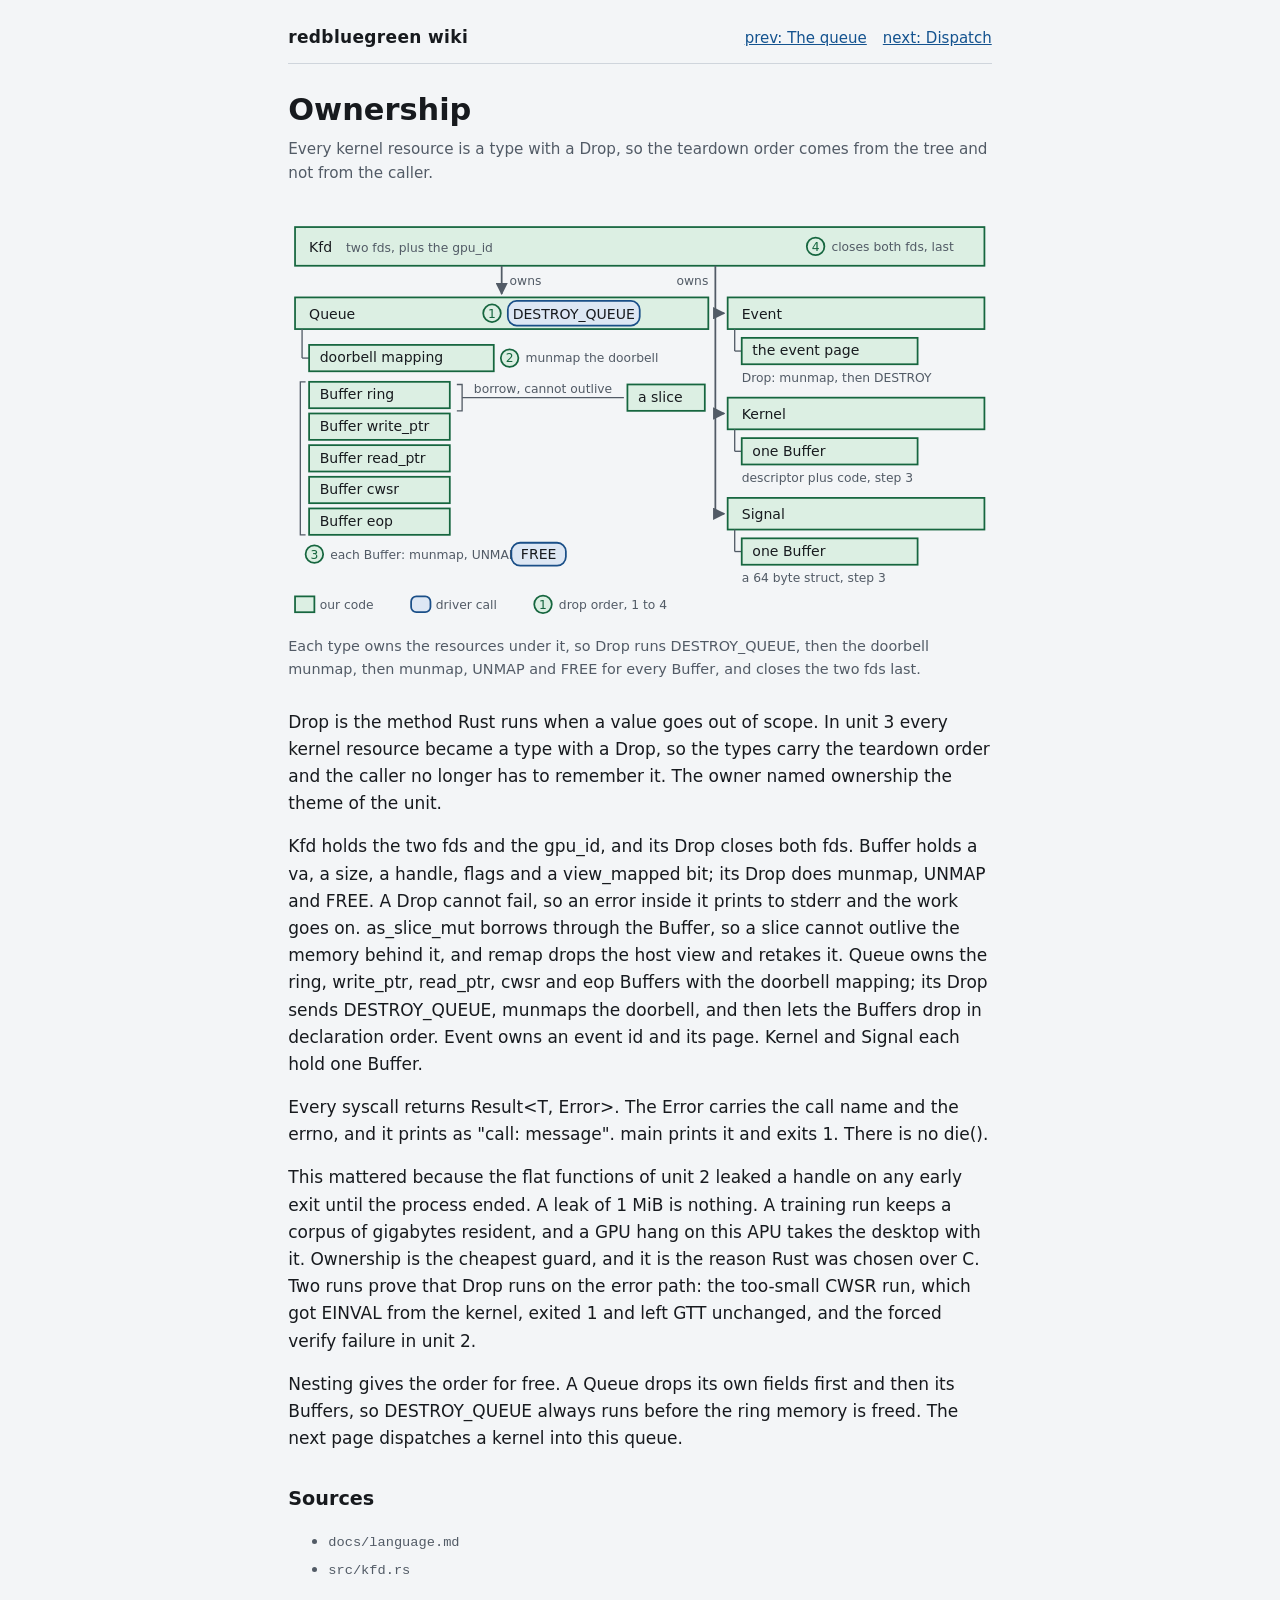
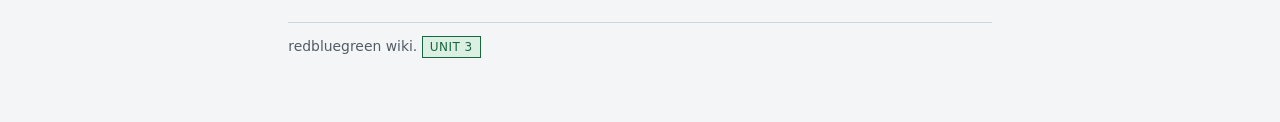
==== docs/w/05-ownership.html @ 43589bf2 "docs(wiki): add the static wiki, rewrite pages 1 to 4 One stylesheet, no build step. Eleven pages un" ====
<!doctype html>
<html lang="en">
<head>
<meta charset="utf-8">
<meta name="viewport" content="width=device-width, initial-scale=1">
<title>Ownership</title>
<link rel="stylesheet" href="../site.css">
</head>
<body>
<div class="wrap">

<header class="site-head">
  <a class="home" href="../index.html">redbluegreen wiki</a>
  <nav class="pager">
    <a href="04-queue.html">prev: The queue</a>
    <a href="06-dispatch.html">next: Dispatch</a>
  </nav>
</header>

<h1>Ownership</h1>
<p class="lede">Every kernel resource is a type with a Drop, so the
teardown order comes from the tree and not from the caller.</p>

<figure>
<svg viewBox="0 0 800 470" role="img" xmlns="http://www.w3.org/2000/svg"
  aria-label="The Drop tree. Kfd owns the Queue, the Event, the Kernel and the Signal, and Drop runs DESTROY_QUEUE, then the doorbell munmap, then munmap, UNMAP and FREE for each Buffer, and closes the two fds last.">
  <defs>
    <marker id="arw" viewBox="0 0 10 10" refX="9" refY="5" markerWidth="7" markerHeight="7" orient="auto">
      <path d="M0,0 L10,5 L0,10 z" fill="var(--ink-arrow)"/>
    </marker>
  </defs>

  <!-- root -->
  <rect x="8" y="16" width="784" height="44" fill="var(--fill-ours)" stroke="var(--ink-ours)" stroke-width="2"/>
  <text x="24" y="44" fill="var(--fg)" font-size="16">Kfd</text>
  <text x="66" y="44" fill="var(--muted)" font-size="14">two fds, plus the gpu_id</text>
  <circle cx="600" cy="38" r="10" fill="var(--fill-ours)" stroke="var(--ink-ours)" stroke-width="2"/>
  <text x="600" y="43" text-anchor="middle" fill="var(--ink-ours)" font-size="14">4</text>
  <text x="618" y="43" fill="var(--muted)" font-size="14">closes both fds, last</text>

  <!-- root to the two columns -->
  <line x1="243" y1="60" x2="243" y2="92" stroke="var(--ink-arrow)" stroke-width="2" marker-end="url(#arw)"/>
  <text x="252" y="82" fill="var(--muted)" font-size="14">owns</text>
  <line x1="486" y1="60" x2="486" y2="342" stroke="var(--ink-arrow)" stroke-width="2"/>
  <line x1="486" y1="114" x2="496" y2="114" stroke="var(--ink-arrow)" stroke-width="2" marker-end="url(#arw)"/>
  <line x1="486" y1="228" x2="496" y2="228" stroke="var(--ink-arrow)" stroke-width="2" marker-end="url(#arw)"/>
  <line x1="486" y1="342" x2="496" y2="342" stroke="var(--ink-arrow)" stroke-width="2" marker-end="url(#arw)"/>
  <text x="478" y="82" text-anchor="end" fill="var(--muted)" font-size="14">owns</text>

  <!-- queue -->
  <rect x="8" y="96" width="470" height="36" fill="var(--fill-ours)" stroke="var(--ink-ours)" stroke-width="2"/>
  <text x="24" y="120" fill="var(--fg)" font-size="16">Queue</text>
  <circle cx="232" cy="114" r="10" fill="var(--fill-ours)" stroke="var(--ink-ours)" stroke-width="2"/>
  <text x="232" y="119" text-anchor="middle" fill="var(--ink-ours)" font-size="14">1</text>
  <rect x="250" y="100" width="150" height="28" rx="10" fill="var(--fill-hw)" stroke="var(--ink-hw)" stroke-width="2"/>
  <text x="325" y="120" text-anchor="middle" fill="var(--fg)" font-size="16">DESTROY_QUEUE</text>

  <!-- doorbell -->
  <line x1="16" y1="132" x2="16" y2="165" stroke="var(--ink-arrow)" stroke-width="1.5"/>
  <line x1="16" y1="165" x2="24" y2="165" stroke="var(--ink-arrow)" stroke-width="1.5"/>
  <rect x="24" y="150" width="210" height="30" fill="var(--fill-ours)" stroke="var(--ink-ours)" stroke-width="2"/>
  <text x="36" y="170" fill="var(--fg)" font-size="16">doorbell mapping</text>
  <circle cx="252" cy="165" r="10" fill="var(--fill-ours)" stroke="var(--ink-ours)" stroke-width="2"/>
  <text x="252" y="170" text-anchor="middle" fill="var(--ink-ours)" font-size="14">2</text>
  <text x="270" y="170" fill="var(--muted)" font-size="14">munmap the doorbell</text>

  <!-- the five buffers -->
  <path d="M20,192 h-6 v174 h6" fill="none" stroke="var(--ink-arrow)" stroke-width="1.5"/>
  <rect x="24" y="192" width="160" height="30" fill="var(--fill-ours)" stroke="var(--ink-ours)" stroke-width="2"/>
  <text x="36" y="212" fill="var(--fg)" font-size="16">Buffer ring</text>
  <rect x="24" y="228" width="160" height="30" fill="var(--fill-ours)" stroke="var(--ink-ours)" stroke-width="2"/>
  <text x="36" y="248" fill="var(--fg)" font-size="16">Buffer write_ptr</text>
  <rect x="24" y="264" width="160" height="30" fill="var(--fill-ours)" stroke="var(--ink-ours)" stroke-width="2"/>
  <text x="36" y="284" fill="var(--fg)" font-size="16">Buffer read_ptr</text>
  <rect x="24" y="300" width="160" height="30" fill="var(--fill-ours)" stroke="var(--ink-ours)" stroke-width="2"/>
  <text x="36" y="320" fill="var(--fg)" font-size="16">Buffer cwsr</text>
  <rect x="24" y="336" width="160" height="30" fill="var(--fill-ours)" stroke="var(--ink-ours)" stroke-width="2"/>
  <text x="36" y="356" fill="var(--fg)" font-size="16">Buffer eop</text>

  <!-- the borrow -->
  <path d="M192,195 h6 v30 h-6" fill="none" stroke="var(--ink-arrow)" stroke-width="1.5"/>
  <line x1="198" y1="210" x2="382" y2="210" stroke="var(--ink-arrow)" stroke-width="1.5"/>
  <text x="290" y="205" text-anchor="middle" fill="var(--muted)" font-size="14">borrow, cannot outlive</text>
  <rect x="386" y="195" width="88" height="30" fill="var(--fill-ours)" stroke="var(--ink-ours)" stroke-width="2"/>
  <text x="398" y="215" fill="var(--fg)" font-size="16">a slice</text>

  <!-- step three -->
  <circle cx="30" cy="388" r="10" fill="var(--fill-ours)" stroke="var(--ink-ours)" stroke-width="2"/>
  <text x="30" y="393" text-anchor="middle" fill="var(--ink-ours)" font-size="14">3</text>
  <text x="48" y="393" fill="var(--muted)" font-size="14">each Buffer: munmap, UNMAP,</text>
  <rect x="254" y="375" width="62" height="26" rx="10" fill="var(--fill-hw)" stroke="var(--ink-hw)" stroke-width="2"/>
  <text x="285" y="393" text-anchor="middle" fill="var(--fg)" font-size="16">FREE</text>

  <!-- event -->
  <rect x="500" y="96" width="292" height="36" fill="var(--fill-ours)" stroke="var(--ink-ours)" stroke-width="2"/>
  <text x="516" y="120" fill="var(--fg)" font-size="16">Event</text>
  <line x1="508" y1="132" x2="508" y2="157" stroke="var(--ink-arrow)" stroke-width="1.5"/>
  <line x1="508" y1="157" x2="516" y2="157" stroke="var(--ink-arrow)" stroke-width="1.5"/>
  <rect x="516" y="142" width="200" height="30" fill="var(--fill-ours)" stroke="var(--ink-ours)" stroke-width="2"/>
  <text x="528" y="162" fill="var(--fg)" font-size="16">the event page</text>
  <text x="516" y="192" fill="var(--muted)" font-size="14">Drop: munmap, then DESTROY</text>

  <!-- kernel -->
  <rect x="500" y="210" width="292" height="36" fill="var(--fill-ours)" stroke="var(--ink-ours)" stroke-width="2"/>
  <text x="516" y="234" fill="var(--fg)" font-size="16">Kernel</text>
  <line x1="508" y1="246" x2="508" y2="271" stroke="var(--ink-arrow)" stroke-width="1.5"/>
  <line x1="508" y1="271" x2="516" y2="271" stroke="var(--ink-arrow)" stroke-width="1.5"/>
  <rect x="516" y="256" width="200" height="30" fill="var(--fill-ours)" stroke="var(--ink-ours)" stroke-width="2"/>
  <text x="528" y="276" fill="var(--fg)" font-size="16">one Buffer</text>
  <text x="516" y="306" fill="var(--muted)" font-size="14">descriptor plus code, step 3</text>

  <!-- signal -->
  <rect x="500" y="324" width="292" height="36" fill="var(--fill-ours)" stroke="var(--ink-ours)" stroke-width="2"/>
  <text x="516" y="348" fill="var(--fg)" font-size="16">Signal</text>
  <line x1="508" y1="360" x2="508" y2="385" stroke="var(--ink-arrow)" stroke-width="1.5"/>
  <line x1="508" y1="385" x2="516" y2="385" stroke="var(--ink-arrow)" stroke-width="1.5"/>
  <rect x="516" y="370" width="200" height="30" fill="var(--fill-ours)" stroke="var(--ink-ours)" stroke-width="2"/>
  <text x="528" y="390" fill="var(--fg)" font-size="16">one Buffer</text>
  <text x="516" y="420" fill="var(--muted)" font-size="14">a 64 byte struct, step 3</text>

  <!-- legend -->
  <rect x="8" y="436" width="22" height="18" fill="var(--fill-ours)" stroke="var(--ink-ours)" stroke-width="2"/>
  <text x="36" y="450" fill="var(--muted)" font-size="14">our code</text>
  <rect x="140" y="436" width="22" height="18" rx="6" fill="var(--fill-hw)" stroke="var(--ink-hw)" stroke-width="2"/>
  <text x="168" y="450" fill="var(--muted)" font-size="14">driver call</text>
  <circle cx="290" cy="445" r="10" fill="var(--fill-ours)" stroke="var(--ink-ours)" stroke-width="2"/>
  <text x="290" y="450" text-anchor="middle" fill="var(--ink-ours)" font-size="14">1</text>
  <text x="308" y="450" fill="var(--muted)" font-size="14">drop order, 1 to 4</text>
</svg>
<figcaption>Each type owns the resources under it, so Drop runs
DESTROY_QUEUE, then the doorbell munmap, then munmap, UNMAP and FREE
for every Buffer, and closes the two fds last.</figcaption>
</figure>

<p>Drop is the method Rust runs when a value goes out of scope. In
unit 3 every kernel resource became a type with a Drop, so the types
carry the teardown order and the caller no longer has to remember it.
The owner named ownership the theme of the unit.</p>

<p>Kfd holds the two fds and the gpu_id, and its Drop closes both fds.
Buffer holds a va, a size, a handle, flags and a view_mapped bit; its
Drop does munmap, UNMAP and FREE. A Drop cannot fail, so an error
inside it prints to stderr and the work goes on. as_slice_mut borrows
through the Buffer, so a slice cannot outlive the memory behind it,
and remap drops the host view and retakes it. Queue owns the ring,
write_ptr, read_ptr, cwsr and eop Buffers with the doorbell mapping;
its Drop sends DESTROY_QUEUE, munmaps the doorbell, and then lets the
Buffers drop in declaration order. Event owns an event id and its
page. Kernel and Signal each hold one Buffer.</p>

<p>Every syscall returns Result&lt;T, Error&gt;. The Error carries the
call name and the errno, and it prints as "call: message". main prints
it and exits 1. There is no die().</p>

<p>This mattered because the flat functions of unit 2 leaked a handle
on any early exit until the process ended. A leak of 1 MiB is nothing.
A training run keeps a corpus of gigabytes resident, and a GPU hang on
this APU takes the desktop with it. Ownership is the cheapest guard,
and it is the reason Rust was chosen over C. Two runs prove that Drop
runs on the error path: the too-small CWSR run, which got EINVAL from
the kernel, exited 1 and left GTT unchanged, and the forced verify
failure in unit 2.</p>

<p>Nesting gives the order for free. A Queue drops its own fields
first and then its Buffers, so DESTROY_QUEUE always runs before the
ring memory is freed. The next page dispatches a kernel into this
queue.</p>

<h2>Sources</h2>
<ul class="sources">
  <li><code>docs/language.md</code></li>
  <li><code>src/kfd.rs</code></li>
</ul>

<footer class="site-foot">
<p>redbluegreen wiki. <span class="badge">unit 3</span></p>
</footer>

</div>
</body>
</html>
---- docs/site.css ----
/* redbluegreen wiki. One stylesheet, no build step, no web fonts. */

/* ---- tokens: light is the base, every token is declared here ---- */
:root {
  color-scheme: light dark;

  --bg:        #f3f5f7;
  --surface:   #ffffff;
  --fg:        #171a1e;
  --muted:     #525b66;
  --rule:      #cfd5dc;
  --link:      #14538f;
  --link-hover:#0d3a66;

  /* diagram ink and fills: green = our code, blue = driver and
     hardware, red = kernel (GPU ISA), grey = not yet */
  --ink-ours:  #16663f;
  --fill-ours: #dcefe3;
  --ink-hw:    #1a4f88;
  --fill-hw:   #dde7f4;
  --ink-kern:  #9c3322;
  --fill-kern: #f6e0da;
  --ink-none:  #5b646e;
  --fill-none: #eceef1;
  --ink-arrow: #525b66;

  --gutter: 16px;
  --measure: 68ch;
}

@media (prefers-color-scheme: dark) {
  :root:not([data-theme="light"]) {
    --bg:        #101316;
    --surface:   #181c21;
    --fg:        #e6eaef;
    --muted:     #a6b0bc;
    --rule:      #2b323a;
    --link:      #8bb8ee;
    --link-hover:#b3d2f7;

    --ink-ours:  #5cc78e;
    --fill-ours: #143224;
    --ink-hw:    #7cb0ef;
    --fill-hw:   #16283e;
    --ink-kern:  #ef8a72;
    --fill-kern: #3a221c;
    --ink-none:  #8b95a1;
    --fill-none: #1d2228;
    --ink-arrow: #a6b0bc;
  }
}

:root[data-theme="dark"] {
  --bg:        #101316;
  --surface:   #181c21;
  --fg:        #e6eaef;
  --muted:     #a6b0bc;
  --rule:      #2b323a;
  --link:      #8bb8ee;
  --link-hover:#b3d2f7;

  --ink-ours:  #5cc78e;
  --fill-ours: #143224;
  --ink-hw:    #7cb0ef;
  --fill-hw:   #16283e;
  --ink-kern:  #ef8a72;
  --fill-kern: #3a221c;
  --ink-none:  #8b95a1;
  --fill-none: #1d2228;
  --ink-arrow: #a6b0bc;
}

/* ---- page ---- */
* { box-sizing: border-box; }

html { -webkit-text-size-adjust: 100%; }

body {
  margin: 0;
  background: var(--bg);
  color: var(--fg);
  font-family: ui-sans-serif, system-ui, -apple-system, "Segoe UI",
    Roboto, "Helvetica Neue", Arial, sans-serif;
  font-size: 17px;
  line-height: 1.6;
  overflow-wrap: break-word;
}

.wrap {
  max-width: var(--measure);
  margin: 0 auto;
  padding-inline: var(--gutter);
  padding-block: 24px 48px;
}

/* ---- header and nav ---- */
.site-head {
  display: flex;
  flex-wrap: wrap;
  gap: 8px 16px;
  align-items: baseline;
  justify-content: space-between;
  border-bottom: 1px solid var(--rule);
  padding-bottom: 12px;
  margin-bottom: 28px;
}

.site-head a.home {
  font-weight: 600;
  letter-spacing: 0.02em;
  text-decoration: none;
  color: var(--fg);
}

.site-head a.home:hover { color: var(--link-hover); }

.pager {
  display: flex;
  gap: 16px;
  font-size: 15px;
  color: var(--muted);
}

/* ---- type ---- */
h1 {
  font-size: 1.9rem;
  line-height: 1.2;
  margin: 0 0 8px;
  text-wrap: balance;
}

h2 {
  font-size: 1.2rem;
  margin: 32px 0 8px;
  text-wrap: balance;
}

p { margin: 0 0 16px; }

a { color: var(--link); }
a:hover { color: var(--link-hover); }
a:focus-visible,
.site-head a:focus-visible {
  outline: 2px solid var(--link);
  outline-offset: 2px;
}

.lede { color: var(--muted); font-size: 0.95rem; margin-bottom: 24px; }

blockquote {
  margin: 0 0 20px;
  padding: 4px 0 4px 16px;
  border-left: 3px solid var(--ink-ours);
  color: var(--fg);
}

blockquote p:last-of-type { margin-bottom: 8px; }

blockquote cite {
  display: block;
  font-style: normal;
  font-size: 0.9rem;
  color: var(--muted);
}

code, pre {
  font-family: ui-monospace, "SFMono-Regular", Menlo, Consolas,
    "Liberation Mono", monospace;
  font-size: 0.92em;
}

pre {
  background: var(--surface);
  border: 1px solid var(--rule);
  padding: 12px;
  overflow-x: auto;
}

/* ---- unit badge ---- */
.badge {
  display: inline-block;
  font-size: 12px;
  line-height: 1.5;
  letter-spacing: 0.04em;
  text-transform: uppercase;
  padding: 1px 7px;
  border: 1px solid var(--ink-ours);
  color: var(--ink-ours);
  background: var(--fill-ours);
  white-space: nowrap;
}

.badge.none {
  border-color: var(--ink-none);
  color: var(--ink-none);
  background: var(--fill-none);
}

/* ---- diagrams ---- */
figure {
  margin: 28px 0;
}

figure svg {
  display: block;
  width: 100%;
  height: auto;
  max-width: 100%;
}

figcaption {
  margin-top: 8px;
  font-size: 0.9rem;
  color: var(--muted);
}

/* ---- tables ---- */
.table-scroll { overflow-x: auto; }

table {
  border-collapse: collapse;
  width: 100%;
  font-size: 0.95rem;
  font-variant-numeric: tabular-nums;
}

th, td {
  border-bottom: 1px solid var(--rule);
  padding: 7px 12px 7px 0;
  text-align: left;
  vertical-align: top;
}

th { font-weight: 600; color: var(--muted); }

/* ---- contents list ---- */
.toc { list-style: none; margin: 0; padding: 0; }

.toc li {
  display: flex;
  gap: 12px;
  align-items: baseline;
  border-bottom: 1px solid var(--rule);
  padding: 7px 0;
}

.toc .n {
  color: var(--muted);
  font-variant-numeric: tabular-nums;
  min-width: 2.2em;
}

/* ---- sources ---- */
.sources { font-size: 0.93rem; color: var(--muted); }
.sources li { margin-bottom: 4px; }

/* ---- footer ---- */
footer.site-foot {
  margin-top: 40px;
  padding-top: 12px;
  border-top: 1px solid var(--rule);
  font-size: 0.87rem;
  color: var(--muted);
}

@media (prefers-reduced-motion: reduce) {
  * { animation: none !important; transition: none !important; }
}

/* ---- terms with a hover tooltip: <abbr title="..."> ---- */
abbr[title] {
  text-decoration: underline dotted;
  text-underline-offset: 2px;
  cursor: help;
}
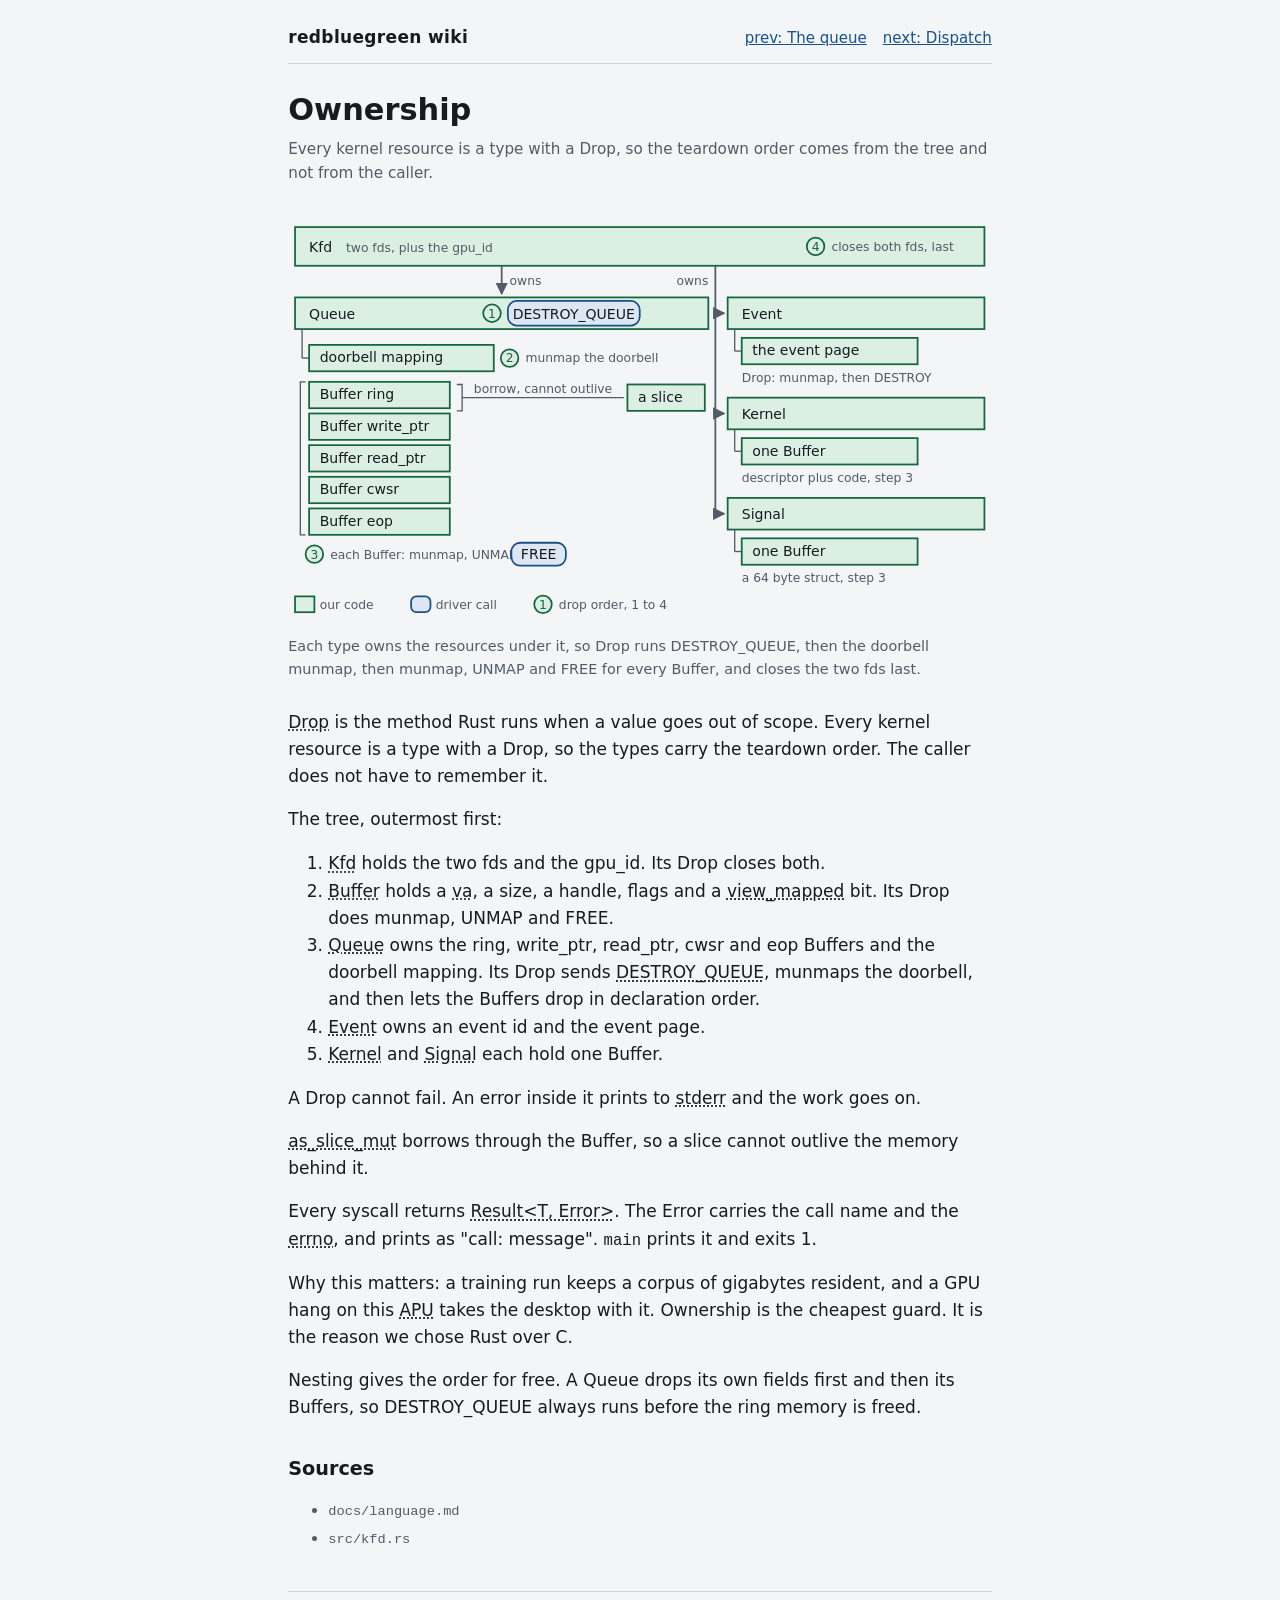
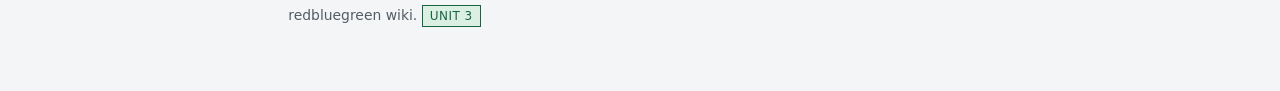
==== commit 057e1bbc: "docs(wiki): rewrite pages 5 to 11 and the index Short paragraphs and numbered lists, abbr tooltips o" ====
--- a/docs/w/05-ownership.html
+++ b/docs/w/05-ownership.html
@@ -132,39 +132,62 @@
 for every Buffer, and closes the two fds last.</figcaption>
 </figure>
 
-<p>Drop is the method Rust runs when a value goes out of scope. In
-unit 3 every kernel resource became a type with a Drop, so the types
-carry the teardown order and the caller no longer has to remember it.
-The owner named ownership the theme of the unit.</p>
-
-<p>Kfd holds the two fds and the gpu_id, and its Drop closes both fds.
-Buffer holds a va, a size, a handle, flags and a view_mapped bit; its
-Drop does munmap, UNMAP and FREE. A Drop cannot fail, so an error
-inside it prints to stderr and the work goes on. as_slice_mut borrows
-through the Buffer, so a slice cannot outlive the memory behind it,
-and remap drops the host view and retakes it. Queue owns the ring,
-write_ptr, read_ptr, cwsr and eop Buffers with the doorbell mapping;
-its Drop sends DESTROY_QUEUE, munmaps the doorbell, and then lets the
-Buffers drop in declaration order. Event owns an event id and its
-page. Kernel and Signal each hold one Buffer.</p>
-
-<p>Every syscall returns Result&lt;T, Error&gt;. The Error carries the
-call name and the errno, and it prints as "call: message". main prints
-it and exits 1. There is no die().</p>
-
-<p>This mattered because the flat functions of unit 2 leaked a handle
-on any early exit until the process ended. A leak of 1 MiB is nothing.
-A training run keeps a corpus of gigabytes resident, and a GPU hang on
-this APU takes the desktop with it. Ownership is the cheapest guard,
-and it is the reason Rust was chosen over C. Two runs prove that Drop
-runs on the error path: the too-small CWSR run, which got EINVAL from
-the kernel, exited 1 and left GTT unchanged, and the forced verify
-failure in unit 2.</p>
+<p><abbr title="the Rust destructor: the method that runs when a
+value goes out of scope">Drop</abbr> is the method Rust runs when a
+value goes out of scope. Every kernel resource is a type with a Drop,
+so the types carry the teardown order. The caller does not have to
+remember it.</p>
+
+<p>The tree, outermost first:</p>
+
+<ol>
+  <li><abbr title="the type that owns the open driver: both fds and
+  the gpu_id">Kfd</abbr> holds the two fds and the gpu_id. Its Drop
+  closes both.</li>
+  <li><abbr title="the type that owns one GPU allocation and its host
+  view">Buffer</abbr> holds a <abbr title="virtual address: the one
+  address both the CPU and the GPU use for it">va</abbr>, a size, a
+  handle, flags and a <abbr title="a bit that records whether the
+  host view is mapped right now">view_mapped</abbr> bit. Its Drop
+  does munmap, UNMAP and FREE.</li>
+  <li><abbr title="the type that owns one hardware queue and its five
+  buffers">Queue</abbr> owns the ring, write_ptr, read_ptr, cwsr and
+  eop Buffers and the doorbell mapping. Its Drop sends <abbr
+  title="the kfd ioctl that removes a hardware
+  queue">DESTROY_QUEUE</abbr>, munmaps the doorbell, and then lets
+  the Buffers drop in declaration order.</li>
+  <li><abbr title="the type that owns one kfd event and its slot in
+  the event page">Event</abbr> owns an event id and the event
+  page.</li>
+  <li><abbr title="the type that owns the buffer holding a kernel
+  descriptor and its code">Kernel</abbr> and <abbr title="the type
+  that owns the 64 byte completion signal in its own
+  buffer">Signal</abbr> each hold one Buffer.</li>
+</ol>
+
+<p>A Drop cannot fail. An error inside it prints to <abbr
+title="standard error: the output stream for messages">stderr</abbr>
+and the work goes on.</p>
+
+<p><abbr title="the Buffer method that gives a mutable slice over the
+host view">as_slice_mut</abbr> borrows through the Buffer, so a slice
+cannot outlive the memory behind it.</p>
+
+<p>Every syscall returns <abbr title="the Rust type that holds either
+a value or an error">Result&lt;T, Error&gt;</abbr>. The Error carries
+the call name and the <abbr title="the error number a failed system
+call leaves behind">errno</abbr>, and prints as "call: message".
+<code>main</code> prints it and exits 1.</p>
+
+<p>Why this matters: a training run keeps a corpus of gigabytes
+resident, and a GPU hang on this <abbr title="accelerated processing
+unit: a CPU and a GPU on one chip">APU</abbr> takes the desktop with
+it. Ownership is the cheapest guard. It is the reason we chose Rust
+over C.</p>
 
 <p>Nesting gives the order for free. A Queue drops its own fields
 first and then its Buffers, so DESTROY_QUEUE always runs before the
-ring memory is freed. The next page dispatches a kernel into this
-queue.</p>
+ring memory is freed.</p>
 
 <h2>Sources</h2>
 <ul class="sources">
